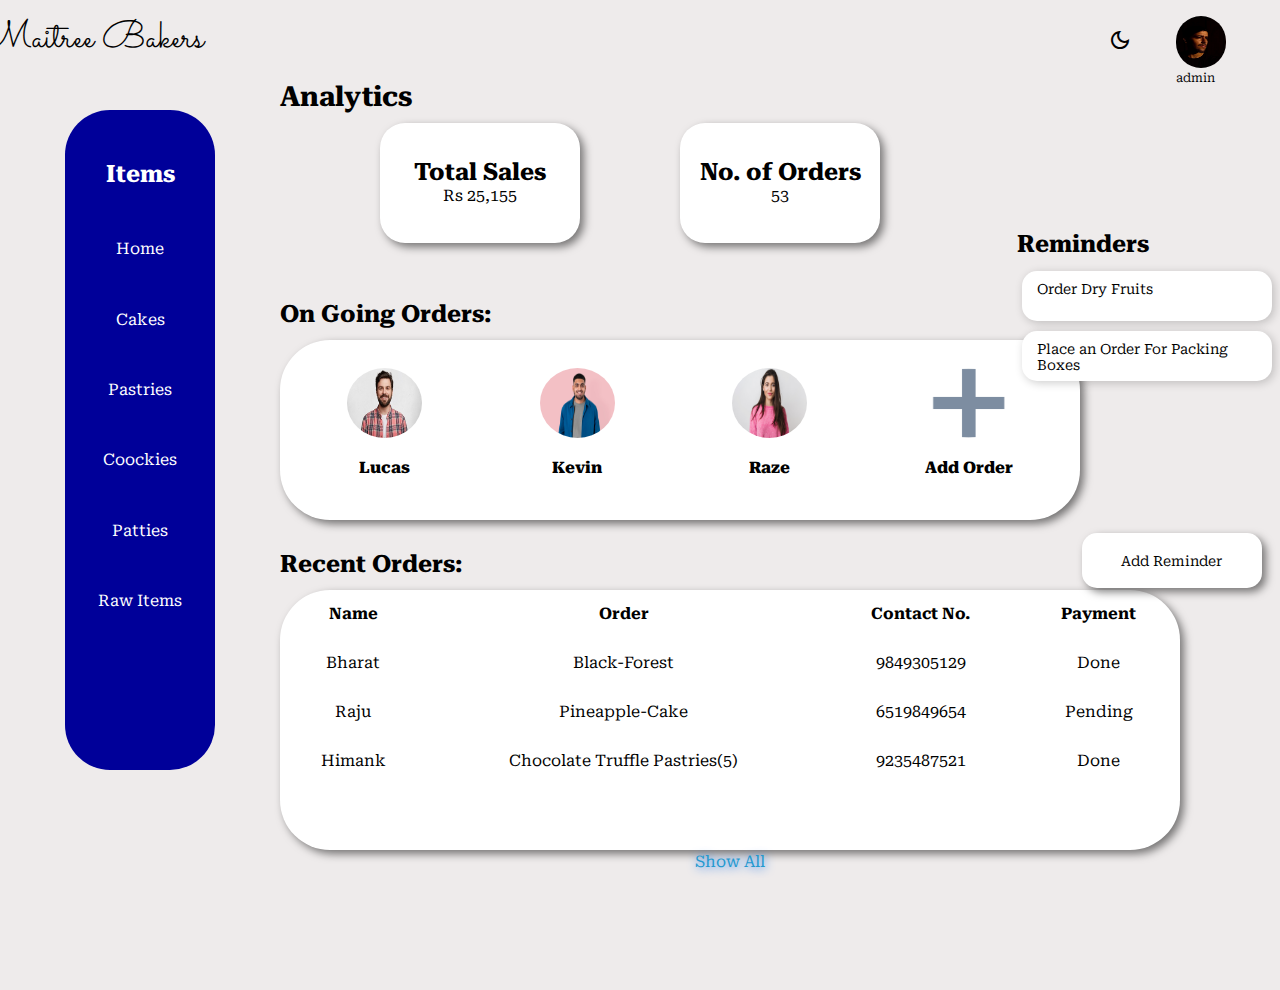
==== index.html @ 9cf9f1ac "New Project" ====
<!DOCTYPE html>
<html lang="en">

<head>
    <meta charset="UTF-8">
    <meta name="viewport" content="width=device-width, initial-scale=1.0">
    <link rel="stylesheet"
        href="https://fonts.googleapis.com/css2?family=Material+Symbols+Outlined:opsz,wght,FILL,GRAD@20..48,100..700,0..1,-50..200" />
    <link rel="stylesheet"
        href="https://fonts.googleapis.com/css2?family=Material+Symbols+Outlined:opsz,wght,FILL,GRAD@48,300,0,200" />
    <link rel="stylesheet" href="style.css">
    <link rel="stylesheet" href="responsive.css">
    <title>Inventory System - Maitreyi</title>
</head>

<body>
    <header class="webHeader">
        <div class="heading">
            <p class="companyName">Maitree Bakers</p>
            <div class="modes">
                <div class="dark-mode">
                    <span class="material-symbols-outlined">
                        dark_mode
                    </span>
                    <div class="admin">
                        <img src="Images/20220703_174703.jpg" alt="" height="52px" width="50px"
                            style="border-radius: 55px;">
                        <p>admin</p>
                    </div>
                </div>
            </div>
            </div>
    </header>

    <!-- Items List Side Bar -->
    
    <aside>
        <div class="itemsBar">
            <div class="barContent">
                <h3 class="first">Items</h3>
                <p class="second">Home</p>
                <p class="third">Cakes</p>
                <p class="fourth">Pastries</p>
                <p class="fifth">Coockies</p>
                <p class="sixth">Patties</p>
                <p class="seventh">Raw Items</p>
                <p id="toggle">Reminders</p>
            </div>
        </div>
    </aside>
    <!-- On going Orders -->
    <div class="allContent">
    <div class="orders">
        <h2 class="headingOrders">On Going Orders:</h2>
        <div class="orders-container">
            <div class="images-people">
                <div class="people">
                    <img src="Images/img1.jpg" alt="" width="75px" height="70px">
                    <p class="name1">Lucas</p>
                </div>
                <div class="people">
                    <img src="Images/img2.jpg" alt="" width="75px" height="70px">
                    <p class="name2">Kevin</p>
                </div>
                <div class="people">
                    <img src="Images/img3.jpg" alt="" width="75px" height="70px">
                    <p class="name3">Raze</p>
                </div>
                <div class="people">
                    <img src="Images/plus.png" alt="" width="75px" height="70px">
                    <p class="name3">Add Order</p>
                </div>
            </div>
        </div>
    </div>
   

    <!-- Main: Analytics. -->
    <main>
        <h1>Analytics</h1>
        <div class="monthly-summary">
            <div class="container-first">
                <h2>Total Sales</h2>
                <p>Rs 25,155</p>
            </div>
            <div class="container-first">
                <h2>No. of Orders</h2>
                <p>53</p>
            </div>
        </div>
    </main>


    <!-- Recent Orders: -->
    <div class="recent-orders">
        <h2>Recent Orders:</h2>
        <table>
            <thead>
                <tr>
                    <th>Name</th>
                    <th>Order</th>
                    <th>Contact No.</th>
                    <th>Payment</th>
                </tr>
            </thead>
            <tbody>
                <tr>
                    <td>Bharat</td>
                    <td>Black-Forest</td>
                    <td>9849305129</td>
                    <td>Done</td>
                </tr>
                <tr>
                    <td>Raju</td>
                    <td>Pineapple-Cake</td>
                    <td>6519849654</td>
                    <td>Pending</td>
                </tr>
                <tr>
                    <td>Himank</td>
                    <td>Chocolate Truffle Pastries(5)</td>
                    <td>9235487521</td>
                    <td>Done</td>
                </tr>
            </tbody>
        </table>
        <a href="#">Show All</a>
    </div>
</div>

    <!-- Reminder Section: -->
    <div class="reminders">
        <h2>Reminders</h2>
        <div class="reminder-info">
            <div class="reminder1">
                <ul id="reminder-list">
                    <li>Order Dry Fruits</li>
                    <li>Place an Order For Packing Boxes</li>
                </ul>
            </div>
            <div class="container">
            <button id="add-reminder">Add Reminder</button>
            <div class="hidden-reminder">
                <textarea name="add-new-reminder" placeholder="Add New Reminder.." rows="5" contenteditable="true"
                    required id="input-filed"></textarea>
                    <div class="addRemind">
                    <p id="msg">Please Write Your Reminder!</p>
                <button id="add-btn">+</button>
            </div>
            </div>
        </div>
        </div>
    </div>

    <script src="index.js"></script>
    
</body>

</html>
---- style.css ----
@import url('https://fonts.googleapis.com/css2?family=Roboto+Serif:opsz,wght@8..144,200;8..144,400&display=swap');
@import url('https://fonts.googleapis.com/css2?family=Sacramento&display=swap');

:root {
    --background: #ffffff;
    --color-danger: #FF0060;
    --color-success: #1B9C85;
    --color-warning: #F7D060;
    --color-white: #fff;
    --color-info-dark: #7d8da1;
    --color-dark: #000000;
    --color-light: rgba(132, 139, 200, 0.18);
    --color-dark-variant: #677483;
    --color-background: #eeebeb;

    --card-border-radius: 2rem;
    --border-radius-1: 0.4rem;
    --border-radius-2: 1.2rem;

    --card-padding: 1.8rem;
    --padding-1: 1.2rem;

    --box-shadow: 4px 4px 8px rgba(0, 0, 0, 0.512);
}

.dark-mode-variables {
    --background: #000099;
    --color-background: #181a1e;
    --color-white: #202528;
    --color-dark: #edeffd;
    --color-dark-variant: #a3bdcc;
    --color-light: rgba(0, 0, 0, 0.4);
    --box-shadow: 8px 8px 8px rgba(0, 0, 0, 0.512);
}

* {
    padding: 0px;
    margin: 0px;
    box-sizing: border-box;
    font-family: 'Roboto Serif', serif;

}

body {
    width: 97%;
    background-color: var(--color-background);
    height: 110vh;
    user-select: none;
    color: var(--color-dark);
}

header {

    min-width: 200px;
    width: 100%;
    height: 70px;
}

.heading {
    display: flex;
    justify-content: space-evenly;
}

.heading .companyName {
    position: relative;
    right: 340px;
    font-size: 24px;
    top: 12px;
    font-weight: 200;
    font-family: 'Sacramento', cursive;
    font-size: 38px;
}

.modes {
    display: flex;
    position: relative;
    left: 200px;

}

.dark-mode {
    top: 25px;
    padding: 3px;
    position: relative;
    left: 40px;
}

.material-symbols-outlined:hover {
    cursor: pointer;
    font-variation-settings:
        'FILL' 1,
        'wght' 500,
        'GRAD' 200,
        'opsz' 58
}

.modes .admin {
    position: relative;
    left: 68px;
    bottom: 40px;
    font-size: 12px;
}

aside {
    position: absolute;
    left: 50px;
    width: 210px;
    height: 660px;
}

.itemsBar {
    width: 150px;
    height: 660px;
    background-color: #000099;
    text-align: center;
    left: 15px;
    top: 40px;
    position: relative;
    border-radius: 45px;
    border: none;
    color: white;
}

.itemsBar:hover {
    box-shadow: var(--box-shadow);
}

.itemsBar p {
    font-weight: 400;
    cursor: pointer;
    transition: all 0.2s ease-in-out;
}
#toggle{
    display: none;
}
.barContent {
    position: relative;
    top: 50px;
    height: 450px;
    display: flex;
    flex-direction: column;
    justify-content: space-between;

}

.barContent .first {
    font-size: 24px;
}

.barContent .Eigth{
    display: block;
}
.barContent p:hover {
    width: 120px;
    height: 50px;
    padding-top: 12px;
    position: relative;
    left: 15px;
    border: 1px;
    border-radius: 50px;
    background: rgb(86, 120, 244);
    font-size: 20px;
    font-weight: 600;
    text-shadow: 4px 4px 8px rgba(0, 0, 0, 0.5);
    box-shadow: 4px 4px 8px rgba(0, 0, 0, 0.5);
    ;
}

.orders {
    height: 180px;
    width: 800px;
    position: absolute;
    top: 340px;
    left: 280px;
    border-radius: 50px;
    background-color: var(--color-white);
    box-shadow: var(--box-shadow)
}

.headingOrders {
    position: relative;
    bottom: 40px;
}

.images-people {
    min-width: 300px;
    position: relative;
    display: flex;
    align-items: center;
    justify-content: space-evenly;
    gap: 50px;
}

.images-people img {
    border-radius: 50%;
}

.people {
    display: flex;
    align-items: center;
    flex-direction: column;
}

.people:hover {
    cursor: pointer;
}

.people p {
    font-weight: 800;
    padding-top: 20px;
}

main {
    position: absolute;
    left: 280px;
    margin-top: 10px;
    width: 700px;
    height: 150px;

}

main h1 {
    font-size: 28px;
    color: var(--color-dark);
}

main .monthly-summary {
    width: 100%;
    height: 120px;
    display: flex;
    align-items: center;
    justify-content: space-evenly;
    margin-top: 10px;
}

.monthly-summary .container-first {
    width: 200px;
    height: 120px;
    border: none;
    border-radius: 25px;
    background: var(--color-white);
    text-align: center;
    padding-top: 35px;
    box-shadow: 4px 4px 8px rgba(0, 0, 0, 0.5);

}

.recent-orders {
   
    min-width: 480px;
    height: 260px;
    width: 900px;
    position: relative;
    top: 520px;
    left: 280px;
    border-radius: 50px;
    background: var(--color-white);
    box-shadow: 4px 4px 8px rgba(0, 0, 0, 0.5);
}

.recent-orders h2 {
    position: relative;
    bottom: 40px;
}

table {
    position: relative;
    bottom: 30px;
    height: 130px;
    width: 100%;
    min-width: 480px;
}

.recent-orders a {
    text-align: center;
    display: block;
    position: relative;
    margin: 1rem auto;
    text-decoration: none;
    top: 20px;
    color: #2399cf;
    text-shadow: 1px 1px 10px rgb(36, 118, 232);
    ;
}

tbody,
tr,
td,
th {
    padding: 14px;
    margin: 15px;
    text-align: center;
    align-items: center;
}

.reminders {
    user-select: none;
    float: right;
    position: relative;
    bottom: 80px;
    height: 600px;
    left: 30px;
}

.reminders h2 {
    position: relative;
    bottom: 20px;
}

.reminder-info {
    display: flex;
    margin-left: 5px;
    justify-content: center;
    flex-direction: column;
}

.reminder-info .reminder1 {
    width: 250px;
    height: 80px;
    margin-top: 10px;

}

ul {
    display: flex;
    list-style: none;
    flex-direction: column;
    padding: 0px;
    gap: 10px;
    margin-top: 5%;
    position: relative;
    bottom: 30px;

}

li {
    height: 50px;
    user-select: none;
    padding: 10px 0px 0px 15px;
    font-size: 14px;
    border: none;
    border-radius: 15px;
    background: var(--background);
    box-shadow: 2px 2px 10px rgba(0, 0, 0, 0.2);
    transition: all 0.3s ease-in-out;
}

li:hover {
    cursor: pointer;
    font-size: 16px;
    background: rgb(237, 91, 115);
    height: 70px;
}

#add-reminder {
    position: relative;
    top: 165px;
    left: 60px;
    width: 180px;
    height: 55px;
    border: none;
    border-radius: 15px;
    font-size: 14px;
    background: #ffffff;
    box-shadow: 4px 4px 8px rgba(0, 0, 0, 0.5);
    transition: all 0.3s ease;
}

#add-reminder:hover {
    font-size: 18px;
    cursor: pointer;
    background: rgb(122, 235, 122);
    text-shadow: 4px 4px 8px rgba(0, 0, 0, 0.5);
    box-shadow: 4px 4px 12px rgba(0, 0, 0, 0.5);
}

.hidden-reminder {
    display: none;
}

.reminder-info textarea {
    border: none;
    padding: 10px;
    position: relative;
    top: 180px;
    right:  15px;
    width: 250px;
}

.reminder-info button {
    font-size: 28px;
    position: absolute;
    left: 210px;
    width: 40px;
    height: 40px;
    border: none;
    background: white;
}

.reminder-info button:hover {
    font-size: 30px;
    cursor: pointer;
    background: rgb(122, 235, 122);
    text-shadow: 4px 4px 8px rgba(0, 0, 0, 0.5);
}
.addRemind{
    display: flex;
    align-items: center;
    position: relative;
    top: 180px;
    right: 15px;
    height: 60px;
}
#msg{
    display: none;
    font-size: 12px;
    color: var(--color-dark);
}
---- responsive.css ----
@media screen and (max-width: 1200px){
   
    .heading{
        width: 100%;
        justify-content: center;
    }
    .companyName{
        text-align: center;
        left: 50px;
    }
    aside{
        left: 18px;
        width: 115px;
    }
    .itemsBar{
        width: 110px;
        left: 0px;
        height: 580px;
    }
    .barContent p:hover{
        width: 100px;
        left: 5px;
        font-size: 18px;
        text-align: center;
    }
    main{
        width: 500px;
        min-width: 200px;
        height: 200px;
        margin-top: 30px;
        left: 170px;
    }
    main h1{
        position: relative;
        bottom: 30px;
    }
    .monthly-summary{
        height: 100px;
        flex-direction: row;
        position: relative;
        right: 30px;
        bottom: 20px;
    }
    .container-first{
        height: 70px;
        margin: 3px;
    }
    .container-first, h2, p{
        padding-bottom: 5px;
        text-align: center;
    }
    .recent-orders{
        width: 53vw;
        height: 255px;
        top: 475px;
        left: 157px;
    }
    .recent-orders h2{
        text-align: initial;
    }
    .recent-orders table{
        width: 52vw;
    }
    .orders{
        min-width: 200px;
        height: 180px;
        width: 450px;
        top: 300px;
        left: 157px;
    }
    .headingOrders{
        text-align: initial;
    }
    .orders-container{
        height: 220px;
    }
    .images-people{
        gap: 0px;
        flex-wrap: wrap;
    }
    .reminders{
        bottom: 200px; 
    }
}

@media screen and (max-width: 890px){
    body{
        height: 9vh;
    }
    .heading{
        position: relative;
        left: 0px;
    }
    main{
        top: 120px;
        left: 150px;
    }
    .orders{
        min-width: 200px;
        top: 360px;
        left: 150px;
    }
    .recent-orders{
        top: 545px;
        left: 150px;
    }
    #toggle{
        display: block;
    }
    .reminders{
        position: absolute;
        display: none;
        float: none;
        left: 141px;
        top: 180px;
    }
    .reminders h2{
        text-align: initial;
    }
    #add-reminder{
        left: 35px;
    }
    .itemsBar{
        border-radius: 18px;
        width: 85px;
        left: 0px;
    }
    .barContent .first {
        font-size: 18px;
    }
    .barContent p{
        font-size: 10px;
    }
    .barContent p:hover{
        width: 70px;
        font-weight: 500;
        left: 5px;
        font-size: 14px;
        text-align: center;
     
    }
   .allContent{
    display: block;
   }
}
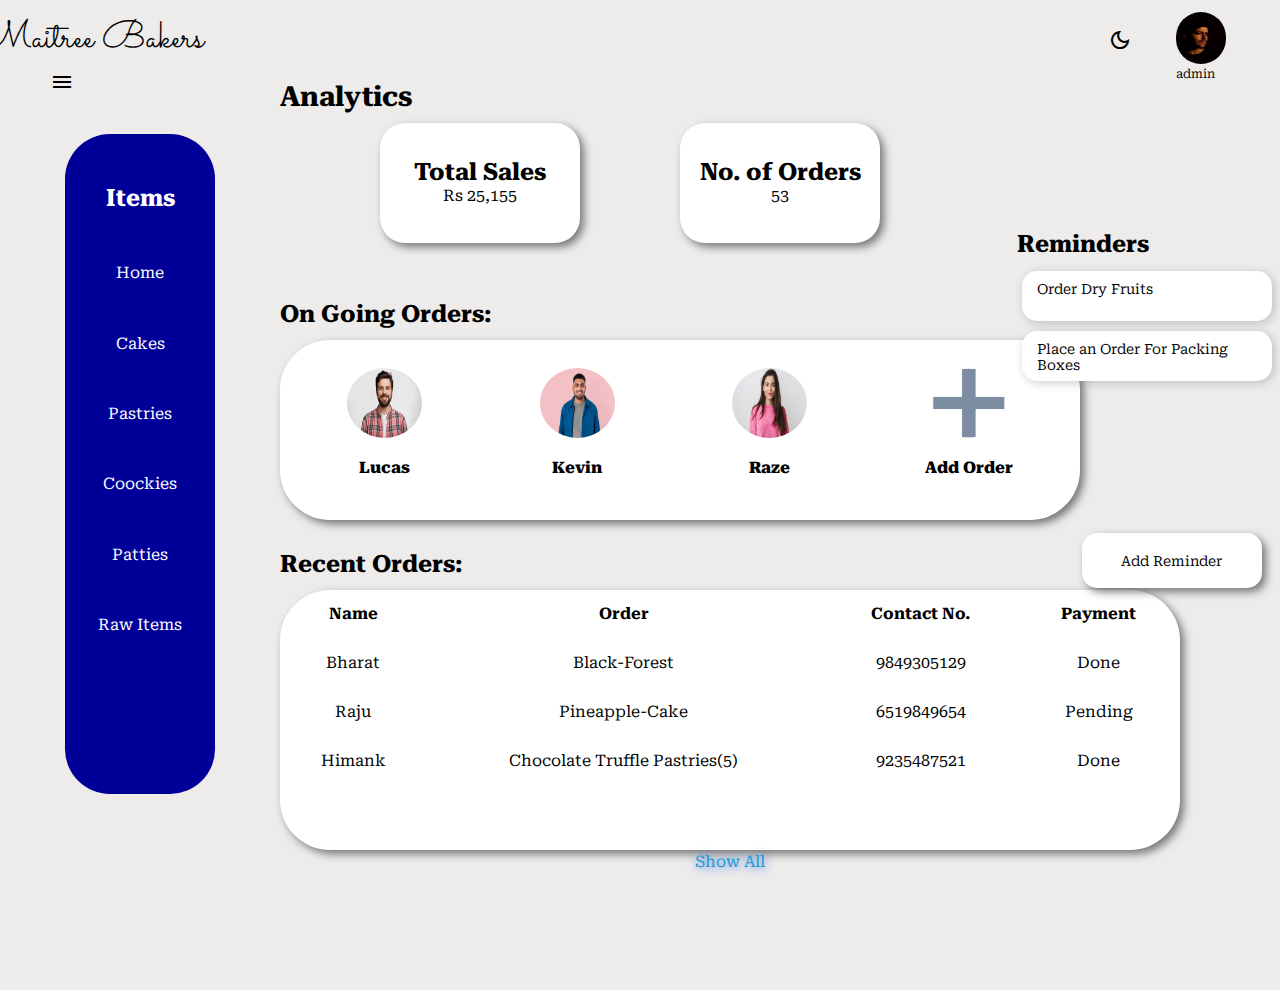
==== commit 232ed361: "Added Menu Toggle bar" ====
--- a/index.html
+++ b/index.html
@@ -35,6 +35,9 @@
     <!-- Items List Side Bar -->
     
     <aside>
+        <span class="material-symbols-outlined" onclick="Menu()">
+            menu
+            </span>
         <div class="itemsBar">
             <div class="barContent">
                 <h3 class="first">Items</h3>
--- a/style.css
+++ b/style.css
@@ -107,7 +107,9 @@
     width: 210px;
     height: 660px;
 }
-
+.material-symbols-outlined{
+    display: block;
+}
 .itemsBar {
     width: 150px;
     height: 660px;
--- a/responsive.css
+++ b/responsive.css
@@ -121,6 +121,7 @@
     #add-reminder{
         left: 35px;
     }
+    
     .itemsBar{
         border-radius: 18px;
         width: 85px;
@@ -143,4 +144,40 @@
    .allContent{
     display: block;
    }
+}
+
+@media screen and (max-width: 700px){
+    .material-symbols-outlined{
+        display: block;
+    }
+    header{
+        width: 45%;
+    }
+    .heading .companyName {
+        font-size: 24px;
+    }
+    .itemsBar{
+        display: none;
+        transition: all 0.3s ease-in;
+        z-index: 1;
+        opacity: 0.9;
+        top: 5px;
+    }
+    .allContent{
+        position: relative;
+        right: 60px;
+        bottom: 50px;
+        z-index: -1;
+    }
+    main{
+        top: 46px;
+        left: 130px;
+    }
+    .orders{
+        top: 290px;
+        left: 130px;
+    }
+    .recent-orders{
+        left: 130px;
+    }
 }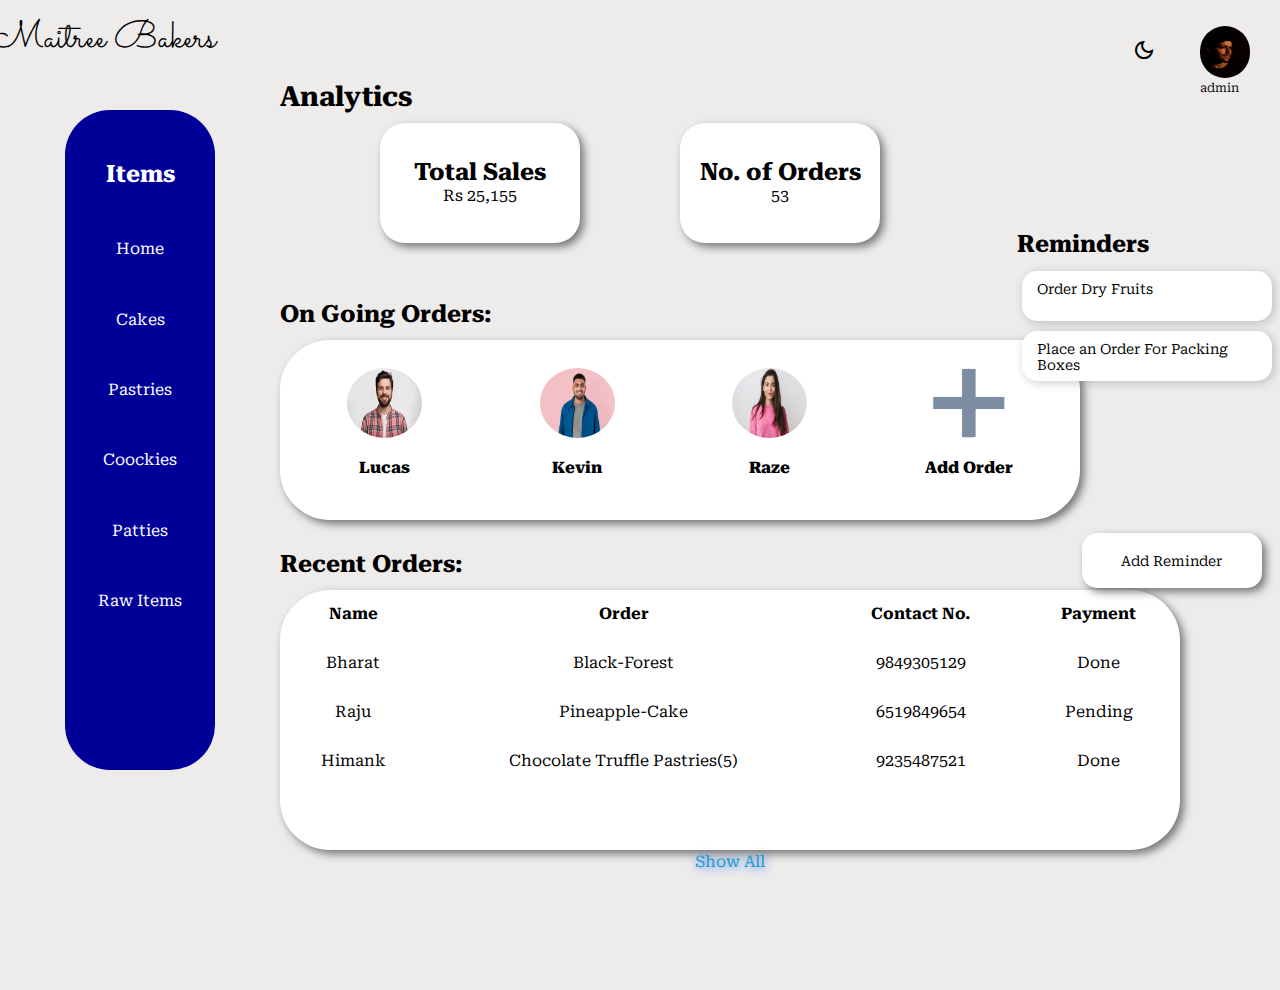
==== commit c7ed1bba: "update" ====
--- a/index.html
+++ b/index.html
@@ -35,7 +35,7 @@
     <!-- Items List Side Bar -->
     
     <aside>
-        <span class="material-symbols-outlined" onclick="Menu()">
+        <span class="material-symbols-outlined clicking" onclick="Menu()">
             menu
             </span>
         <div class="itemsBar">
--- a/style.css
+++ b/style.css
@@ -75,11 +75,12 @@
     display: flex;
     position: relative;
     left: 200px;
-
 }
 
 .dark-mode {
-    top: 25px;
+    width: 20px;
+    height: 20px;
+    top: 35px;
     padding: 3px;
     position: relative;
     left: 40px;
@@ -107,8 +108,8 @@
     width: 210px;
     height: 660px;
 }
-.material-symbols-outlined{
-    display: block;
+.clicking{   
+     display: none;
 }
 .itemsBar {
     width: 150px;
--- a/responsive.css
+++ b/responsive.css
@@ -147,6 +147,9 @@
 }
 
 @media screen and (max-width: 700px){
+    body{
+        overflow: hidden;
+    }
     .material-symbols-outlined{
         display: block;
     }
@@ -157,11 +160,16 @@
         font-size: 24px;
     }
     .itemsBar{
-        display: none;
-        transition: all 0.3s ease-in;
         z-index: 1;
         opacity: 0.9;
         top: 5px;
+        width: 85px;
+        left: -105px;
+        transition: left 0.3s ease-in;
+    }
+    .reminders{
+        left: 55px;
+        top: 115px;
     }
     .allContent{
         position: relative;
@@ -173,11 +181,17 @@
         top: 46px;
         left: 130px;
     }
+    main .monthly-summary{
+        gap: 20px;
+        height: 200px;
+        right: 70px;
+    }
     .orders{
-        top: 290px;
-        left: 130px;
+        top: 320px;
+        left: 80px;;
     }
     .recent-orders{
-        left: 130px;
+        left: 80px;
+        top: 570px;
     }
 }